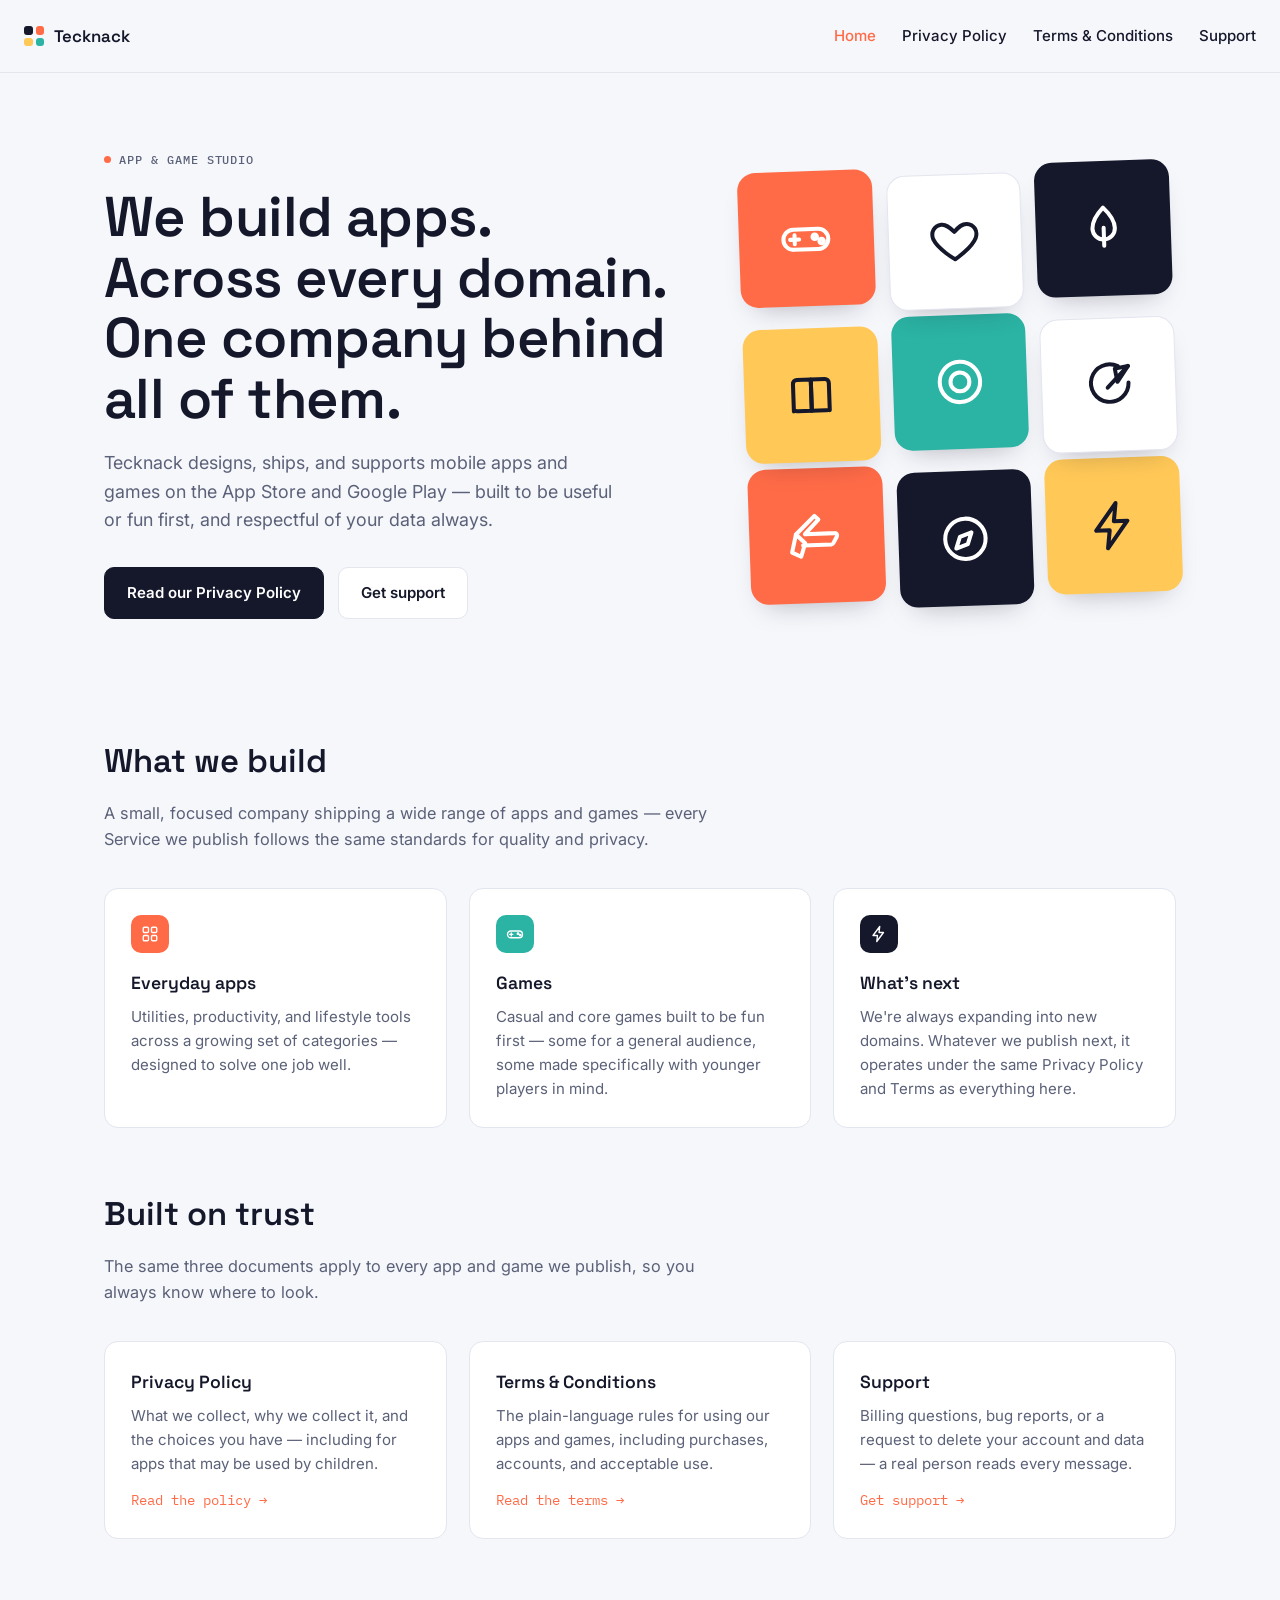
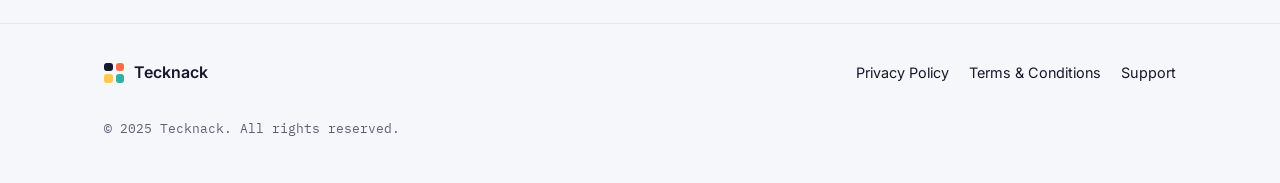
==== index.html @ e04c0faa "completed website development" ====
<!DOCTYPE html>
<html lang="en">
<head>
<meta charset="UTF-8">
<meta name="viewport" content="width=device-width, initial-scale=1.0">
<title>Tecknack — Apps & Games</title>
<meta name="description" content="Tecknack designs and publishes apps and games across the App Store and Google Play.">
<link rel="preconnect" href="https://fonts.googleapis.com">
<link rel="preconnect" href="https://fonts.gstatic.com" crossorigin>
<link href="https://fonts.googleapis.com/css2?family=Space+Grotesk:wght@500;600;700&family=Inter:wght@400;500;600;700&family=IBM+Plex+Mono:wght@400;500&display=swap" rel="stylesheet">
<style>
  :root{
    --ink:#15182B;
    --slate:#5B6178;
    --paper:#F6F7FB;
    --surface:#FFFFFF;
    --line:#E3E5EF;
    --accent:#FF6B47;
    --accent-2:#2BB3A3;
    --accent-3:#FFC857;
    --radius:14px;
    --maxw:1120px;
  }
  *{box-sizing:border-box;}
  html{scroll-behavior:smooth;}
  body{
    margin:0;
    background:var(--paper);
    color:var(--ink);
    font-family:'Inter',system-ui,-apple-system,sans-serif;
    font-size:16px;
    line-height:1.6;
    -webkit-font-smoothing:antialiased;
  }
  h1,h2,h3,.brand-name{font-family:'Space Grotesk',system-ui,sans-serif;}
  .mono,.doc-meta,.fine-print,.toc-label,.eyebrow{font-family:'IBM Plex Mono',monospace;}
  a{color:var(--ink);text-decoration:none;}
  a:hover{color:var(--accent);}
  a:focus-visible,button:focus-visible,summary:focus-visible{outline:3px solid var(--accent-2);outline-offset:2px;border-radius:4px;}
  .wrap{max-width:var(--maxw);margin:0 auto;padding:0 24px;}
  img,svg{display:block;}

  /* header */
  .site-header{position:sticky;top:0;background:rgba(246,247,251,0.92);backdrop-filter:blur(8px);border-bottom:1px solid var(--line);z-index:10;}
  .header-inner{display:flex;align-items:center;justify-content:space-between;min-height:72px;padding:10px 24px;flex-wrap:wrap;gap:12px;}
  .brand{display:flex;align-items:center;gap:10px;font-weight:600;font-size:1.05rem;}
  .brand-mark{display:grid;grid-template-columns:1fr 1fr;gap:3px;width:20px;height:20px;flex:none;}
  .brand-mark span{border-radius:3px;}
  .brand-mark span:nth-child(1){background:var(--ink);}
  .brand-mark span:nth-child(2){background:var(--accent);}
  .brand-mark span:nth-child(3){background:var(--accent-3);}
  .brand-mark span:nth-child(4){background:var(--accent-2);}
  .site-nav{display:flex;gap:26px;font-size:0.94rem;font-weight:500;flex-wrap:wrap;}
  .site-nav a.active{color:var(--accent);}

  /* hero */
  .hero{padding:72px 0 56px;}
  .hero-grid{display:grid;grid-template-columns:1.15fr 0.85fr;gap:56px;align-items:center;}
  .eyebrow{display:inline-flex;align-items:center;gap:8px;font-size:0.75rem;letter-spacing:0.08em;text-transform:uppercase;color:var(--slate);font-weight:500;margin:0 0 18px;}
  .eyebrow::before{content:"";width:7px;height:7px;border-radius:50%;background:var(--accent);}
  h1.headline{font-size:clamp(2.3rem,5vw,3.5rem);line-height:1.08;font-weight:600;margin:0 0 20px;letter-spacing:-0.01em;}
  .lede{font-size:1.12rem;color:var(--slate);max-width:520px;margin:0 0 32px;}
  .btn-row{display:flex;gap:14px;flex-wrap:wrap;}
  .btn{display:inline-flex;align-items:center;padding:13px 22px;border-radius:10px;font-weight:600;font-size:0.94rem;border:1px solid var(--line);background:var(--surface);transition:transform .15s ease,border-color .15s ease;}
  .btn:hover{transform:translateY(-1px);border-color:var(--ink);color:var(--ink);}
  .btn.primary{background:var(--ink);color:#fff;border-color:var(--ink);}
  .btn.primary:hover{background:#000;color:#fff;}

  /* mosaic */
  .mosaic{display:grid;grid-template-columns:repeat(3,1fr);gap:14px;transform:rotate(-2deg);}
  .tile{aspect-ratio:1;border-radius:18px;display:flex;align-items:center;justify-content:center;box-shadow:0 14px 28px -16px rgba(21,24,43,0.35);}
  .tile svg{width:40%;height:40%;}
  .tile:nth-child(2n){transform:translateY(8px);}
  .t-ink{background:var(--ink);}
  .t-accent{background:var(--accent);}
  .t-accent2{background:var(--accent-2);}
  .t-accent3{background:var(--accent-3);}
  .t-surface{background:var(--surface);border:1px solid var(--line);}
  .t-ink svg,.t-accent svg,.t-accent2 svg{stroke:#fff;}
  .t-accent3 svg,.t-surface svg{stroke:var(--ink);}

  /* sections */
  .section{padding:60px 0;}
  .section-head{max-width:640px;margin:0 0 36px;}
  h2.section-title{font-size:clamp(1.5rem,3vw,2.05rem);font-weight:600;margin:0 0 12px;}
  .section-sub{color:var(--slate);font-size:1.02rem;margin:0;}
  .card-grid{display:grid;grid-template-columns:repeat(3,1fr);gap:22px;}
  .card{background:var(--surface);border:1px solid var(--line);border-radius:var(--radius);padding:26px;}
  .card .icon{width:38px;height:38px;border-radius:10px;display:flex;align-items:center;justify-content:center;margin-bottom:16px;}
  .card .icon svg{width:18px;height:18px;stroke:#fff;}
  .card h3{font-size:1.1rem;margin:0 0 8px;font-weight:600;}
  .card p{color:var(--slate);margin:0;font-size:0.94rem;}
  .card.link{transition:border-color .15s ease,transform .15s ease;}
  .card.link:hover{border-color:var(--ink);transform:translateY(-2px);}
  .card.link .arrow{color:var(--accent);font-family:'IBM Plex Mono',monospace;font-size:0.85rem;}

  /* footer */
  .site-footer{border-top:1px solid var(--line);padding:36px 0 30px;margin-top:24px;}
  .footer-inner{display:flex;flex-wrap:wrap;justify-content:space-between;align-items:center;gap:16px;}
  .footer-brand{display:flex;align-items:center;gap:10px;font-weight:600;}
  .footer-links{display:flex;gap:20px;font-size:0.9rem;flex-wrap:wrap;}
  .fine-print{width:100%;color:var(--slate);font-size:0.8rem;margin-top:18px;}

  @media (max-width:880px){
    .hero-grid{grid-template-columns:1fr;}
    .hero-visual{order:-1;max-width:320px;margin:0 auto;}
    .card-grid{grid-template-columns:1fr;}
  }
  @media (prefers-reduced-motion: reduce){
    *{transition:none!important;}
    html{scroll-behavior:auto;}
  }
</style>
</head>
<body>

<header class="site-header">
  <div class="header-inner">
    <a href="index.html" class="brand">
      <span class="brand-mark" aria-hidden="true"><span></span><span></span><span></span><span></span></span>
      <span class="brand-name">Tecknack</span>
    </a>
    <nav class="site-nav">
      <a href="index.html" class="active">Home</a>
      <a href="privacy-policy.html">Privacy Policy</a>
      <a href="terms-and-conditions.html">Terms &amp; Conditions</a>
      <a href="support.html">Support</a>
    </nav>
  </div>
</header>

<main>
  <section class="hero">
    <div class="wrap hero-grid">
      <div>
        <p class="eyebrow">App &amp; game studio</p>
        <h1 class="headline">We build apps.<br>Across every domain.<br>One company behind all of them.</h1>
        <p class="lede">Tecknack designs, ships, and supports mobile apps and games on the App Store and Google Play — built to be useful or fun first, and respectful of your data always.</p>
        <div class="btn-row">
          <a href="privacy-policy.html" class="btn primary">Read our Privacy Policy</a>
          <a href="support.html" class="btn">Get support</a>
        </div>
      </div>
      <div class="hero-visual">
        <div class="mosaic" aria-hidden="true">
          <div class="tile t-accent">
            <svg viewBox="0 0 24 24" fill="none" stroke-width="1.8" stroke-linecap="round" stroke-linejoin="round"><rect x="2" y="8" width="20" height="9" rx="4.5"/><line x1="7" y1="10.5" x2="7" y2="14.5"/><line x1="5" y1="12.5" x2="9" y2="12.5"/><circle cx="16" cy="11.5" r="1"/><circle cx="19" cy="13.5" r="1"/></svg>
          </div>
          <div class="tile t-surface">
            <svg viewBox="0 0 24 24" fill="none" stroke-width="1.8" stroke-linecap="round" stroke-linejoin="round"><path d="M12 20s-7.5-4.6-9.6-9.3C1.2 7.4 3 4.5 6.2 4.2c2-.2 3.5 1 5.8 3.4 2.3-2.4 3.8-3.6 5.8-3.4 3.2.3 5 3.2 3.8 6.5C19.5 15.4 12 20 12 20z"/></svg>
          </div>
          <div class="tile t-ink">
            <svg viewBox="0 0 24 24" fill="none" stroke-width="1.8" stroke-linecap="round" stroke-linejoin="round"><path d="M12 3c3 3 5 6.2 5 9.2A5 5 0 0 1 7 12.2C7 9.2 9 6 12 3z"/><path d="M12 12v8"/></svg>
          </div>
          <div class="tile t-accent3">
            <svg viewBox="0 0 24 24" fill="none" stroke-width="1.8" stroke-linecap="round" stroke-linejoin="round"><path d="M4 19V6.8C4 5.8 4.8 5 5.8 5H12v14H5.8C4.8 19 4 18.2 4 19z"/><path d="M20 19V6.8c0-1-.8-1.8-1.8-1.8H12v14h6.2c1 0 1.8-.2 1.8 0z"/></svg>
          </div>
          <div class="tile t-accent2">
            <svg viewBox="0 0 24 24" fill="none" stroke-width="1.8" stroke-linecap="round" stroke-linejoin="round"><circle cx="12" cy="12" r="9"/><circle cx="12" cy="12" r="4.2"/></svg>
          </div>
          <div class="tile t-surface">
            <svg viewBox="0 0 24 24" fill="none" stroke-width="1.8" stroke-linecap="round" stroke-linejoin="round"><path d="M21 11.5a8.5 8.5 0 1 1-4.6-7.6"/><path d="M21 4l-9.5 9.5"/><path d="M21 4l-6 1 1 6z"/></svg>
          </div>
          <div class="tile t-accent">
            <svg viewBox="0 0 24 24" fill="none" stroke-width="1.8" stroke-linecap="round" stroke-linejoin="round"><path d="M3 11l8.5-8 1.7 1.7L7 11h13.3a1 1 0 0 1 .9 1.5l-1.6 2.8A1 1 0 0 1 18.7 16H6"/><path d="M3 11l4 4-2 6-4-2z"/></svg>
          </div>
          <div class="tile t-ink">
            <svg viewBox="0 0 24 24" fill="none" stroke-width="1.8" stroke-linecap="round" stroke-linejoin="round"><circle cx="12" cy="12" r="9"/><path d="M14.8 9.2 9.6 11l-1.8 5.2 5.2-1.8z"/></svg>
          </div>
          <div class="tile t-accent3">
            <svg viewBox="0 0 24 24" fill="none" stroke-width="1.8" stroke-linecap="round" stroke-linejoin="round"><path d="M13 2 4 14h6l-1 8 9-12h-6z"/></svg>
          </div>
        </div>
      </div>
    </div>
  </section>

  <section class="section">
    <div class="wrap">
      <div class="section-head">
        <h2 class="section-title">What we build</h2>
        <p class="section-sub">A small, focused company shipping a wide range of apps and games — every Service we publish follows the same standards for quality and privacy.</p>
      </div>
      <div class="card-grid">
        <div class="card">
          <span class="icon" style="background:var(--accent);">
            <svg viewBox="0 0 24 24" fill="none" stroke-width="1.8" stroke-linecap="round" stroke-linejoin="round"><rect x="3" y="3" width="7" height="7" rx="1.5"/><rect x="14" y="3" width="7" height="7" rx="1.5"/><rect x="3" y="14" width="7" height="7" rx="1.5"/><rect x="14" y="14" width="7" height="7" rx="1.5"/></svg>
          </span>
          <h3>Everyday apps</h3>
          <p>Utilities, productivity, and lifestyle tools across a growing set of categories — designed to solve one job well.</p>
        </div>
        <div class="card">
          <span class="icon" style="background:var(--accent-2);">
            <svg viewBox="0 0 24 24" fill="none" stroke-width="1.8" stroke-linecap="round" stroke-linejoin="round"><rect x="2" y="8" width="20" height="9" rx="4.5"/><line x1="7" y1="10.5" x2="7" y2="14.5"/><line x1="5" y1="12.5" x2="9" y2="12.5"/><circle cx="16" cy="11.5" r="1"/><circle cx="19" cy="13.5" r="1"/></svg>
          </span>
          <h3>Games</h3>
          <p>Casual and core games built to be fun first — some for a general audience, some made specifically with younger players in mind.</p>
        </div>
        <div class="card">
          <span class="icon" style="background:var(--ink);">
            <svg viewBox="0 0 24 24" fill="none" stroke-width="1.8" stroke-linecap="round" stroke-linejoin="round"><path d="M13 2 4 14h6l-1 8 9-12h-6z"/></svg>
          </span>
          <h3>What's next</h3>
          <p>We're always expanding into new domains. Whatever we publish next, it operates under the same Privacy Policy and Terms as everything here.</p>
        </div>
      </div>
    </div>
  </section>

  <section class="section" style="padding-top:0;">
    <div class="wrap">
      <div class="section-head">
        <h2 class="section-title">Built on trust</h2>
        <p class="section-sub">The same three documents apply to every app and game we publish, so you always know where to look.</p>
      </div>
      <div class="card-grid">
        <a href="privacy-policy.html" class="card link">
          <h3>Privacy Policy</h3>
          <p>What we collect, why we collect it, and the choices you have — including for apps that may be used by children.</p>
          <p class="arrow" style="margin-top:14px;">Read the policy →</p>
        </a>
        <a href="terms-and-conditions.html" class="card link">
          <h3>Terms &amp; Conditions</h3>
          <p>The plain-language rules for using our apps and games, including purchases, accounts, and acceptable use.</p>
          <p class="arrow" style="margin-top:14px;">Read the terms →</p>
        </a>
        <a href="support.html" class="card link">
          <h3>Support</h3>
          <p>Billing questions, bug reports, or a request to delete your account and data — a real person reads every message.</p>
          <p class="arrow" style="margin-top:14px;">Get support →</p>
        </a>
      </div>
    </div>
  </section>
</main>

<footer class="site-footer">
  <div class="wrap footer-inner">
    <span class="footer-brand">
      <span class="brand-mark" aria-hidden="true"><span></span><span></span><span></span><span></span></span>
      Tecknack
    </span>
    <nav class="footer-links">
      <a href="privacy-policy.html">Privacy Policy</a>
      <a href="terms-and-conditions.html">Terms &amp; Conditions</a>
      <a href="support.html">Support</a>
    </nav>
    <p class="fine-print">© 2025 Tecknack. All rights reserved.</p>
  </div>
</footer>

</body>
</html>
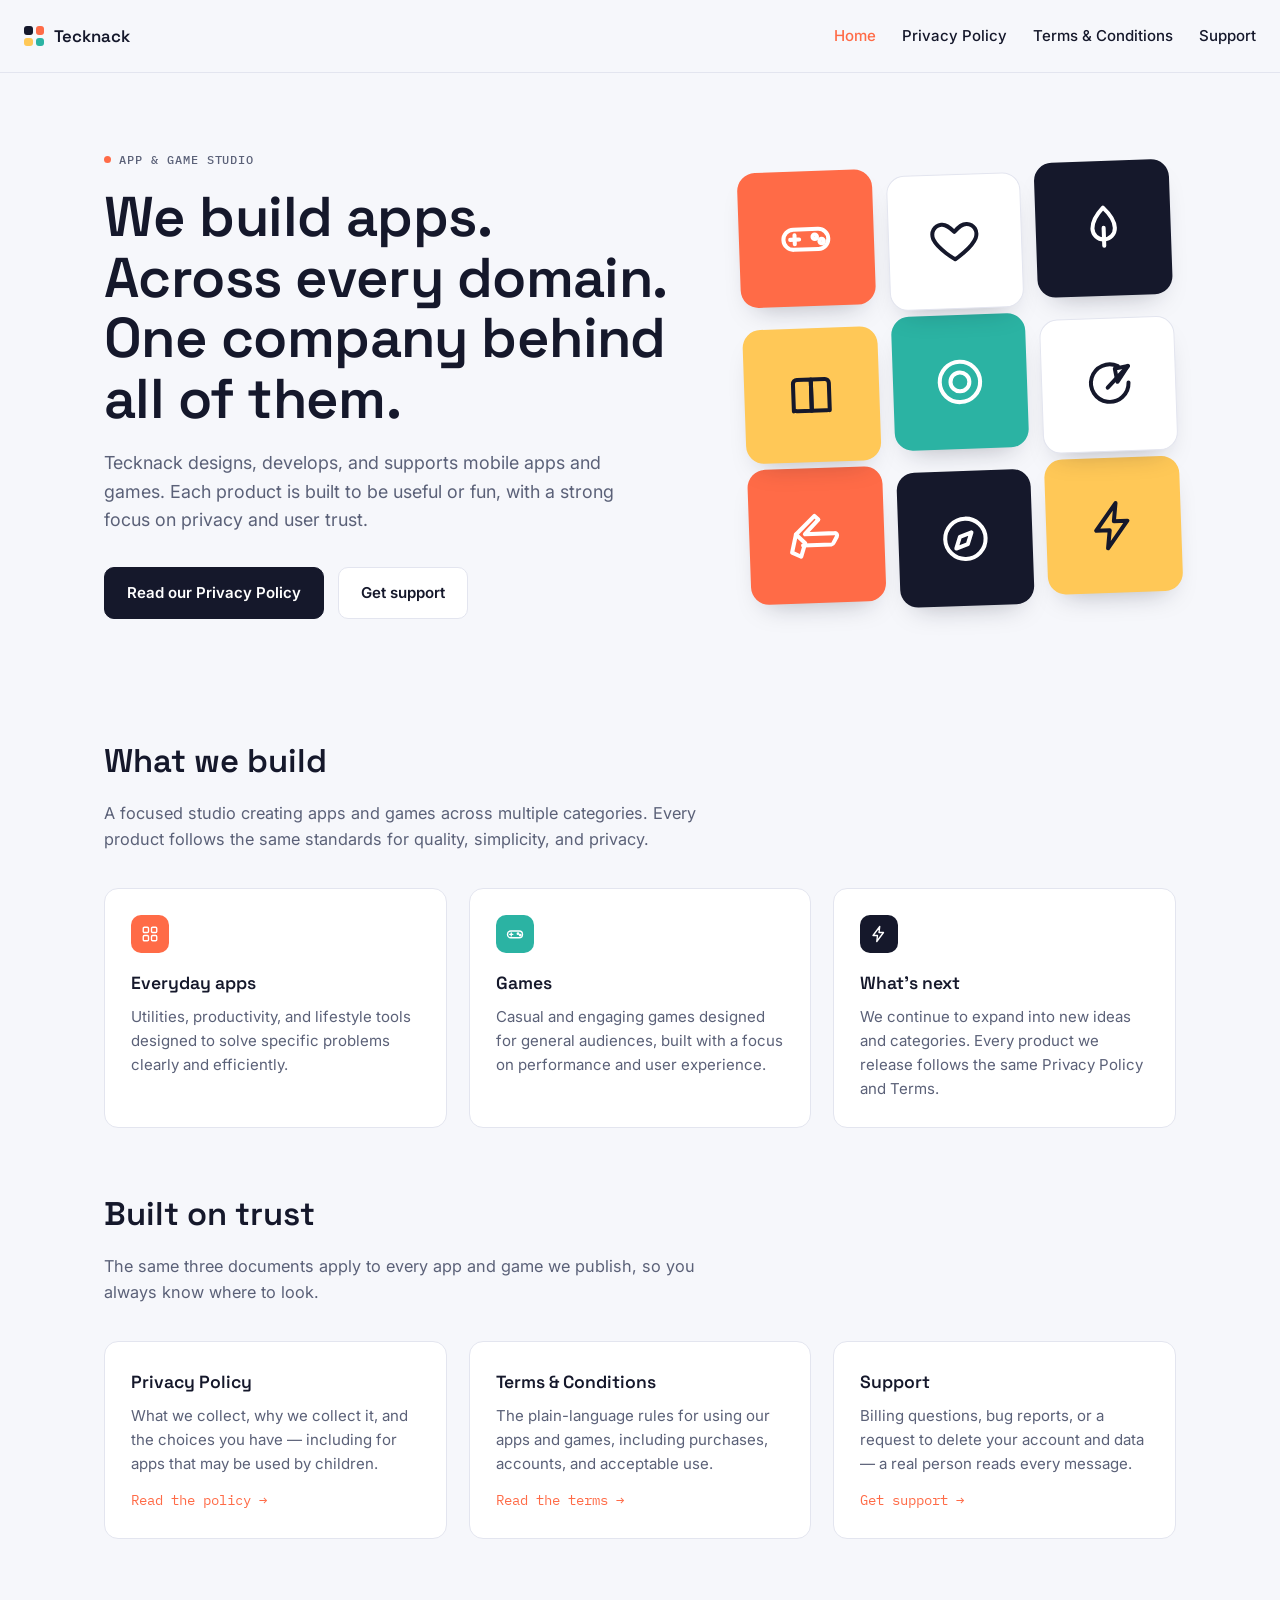
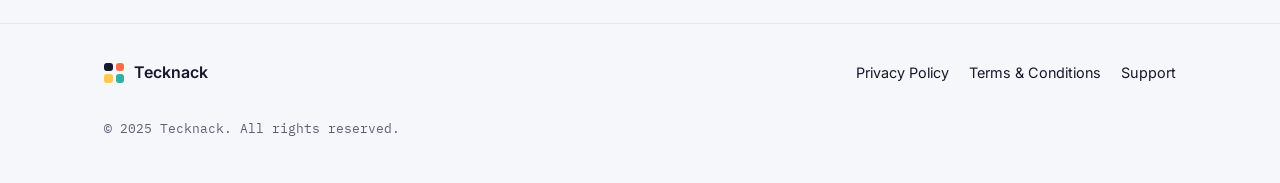
==== commit b3d6d285: "updated content" ====
--- a/index.html
+++ b/index.html
@@ -135,7 +135,7 @@
       <div>
         <p class="eyebrow">App &amp; game studio</p>
         <h1 class="headline">We build apps.<br>Across every domain.<br>One company behind all of them.</h1>
-        <p class="lede">Tecknack designs, ships, and supports mobile apps and games on the App Store and Google Play — built to be useful or fun first, and respectful of your data always.</p>
+        <p class="lede">Tecknack designs, develops, and supports mobile apps and games. Each product is built to be useful or fun, with a strong focus on privacy and user trust.</p>
         <div class="btn-row">
           <a href="privacy-policy.html" class="btn primary">Read our Privacy Policy</a>
           <a href="support.html" class="btn">Get support</a>
@@ -179,7 +179,8 @@
     <div class="wrap">
       <div class="section-head">
         <h2 class="section-title">What we build</h2>
-        <p class="section-sub">A small, focused company shipping a wide range of apps and games — every Service we publish follows the same standards for quality and privacy.</p>
+        <p class="section-sub">A focused studio creating apps and games across multiple categories.
+Every product follows the same standards for quality, simplicity, and privacy.</p>
       </div>
       <div class="card-grid">
         <div class="card">
@@ -187,21 +188,21 @@
             <svg viewBox="0 0 24 24" fill="none" stroke-width="1.8" stroke-linecap="round" stroke-linejoin="round"><rect x="3" y="3" width="7" height="7" rx="1.5"/><rect x="14" y="3" width="7" height="7" rx="1.5"/><rect x="3" y="14" width="7" height="7" rx="1.5"/><rect x="14" y="14" width="7" height="7" rx="1.5"/></svg>
           </span>
           <h3>Everyday apps</h3>
-          <p>Utilities, productivity, and lifestyle tools across a growing set of categories — designed to solve one job well.</p>
+          <p>Utilities, productivity, and lifestyle tools designed to solve specific problems clearly and efficiently.</p>
         </div>
         <div class="card">
           <span class="icon" style="background:var(--accent-2);">
             <svg viewBox="0 0 24 24" fill="none" stroke-width="1.8" stroke-linecap="round" stroke-linejoin="round"><rect x="2" y="8" width="20" height="9" rx="4.5"/><line x1="7" y1="10.5" x2="7" y2="14.5"/><line x1="5" y1="12.5" x2="9" y2="12.5"/><circle cx="16" cy="11.5" r="1"/><circle cx="19" cy="13.5" r="1"/></svg>
           </span>
           <h3>Games</h3>
-          <p>Casual and core games built to be fun first — some for a general audience, some made specifically with younger players in mind.</p>
+          <p>Casual and engaging games designed for general audiences, built with a focus on performance and user experience.</p>
         </div>
         <div class="card">
           <span class="icon" style="background:var(--ink);">
             <svg viewBox="0 0 24 24" fill="none" stroke-width="1.8" stroke-linecap="round" stroke-linejoin="round"><path d="M13 2 4 14h6l-1 8 9-12h-6z"/></svg>
           </span>
           <h3>What's next</h3>
-          <p>We're always expanding into new domains. Whatever we publish next, it operates under the same Privacy Policy and Terms as everything here.</p>
+          <p>We continue to expand into new ideas and categories. Every product we release follows the same Privacy Policy and Terms.</p>
         </div>
       </div>
     </div>
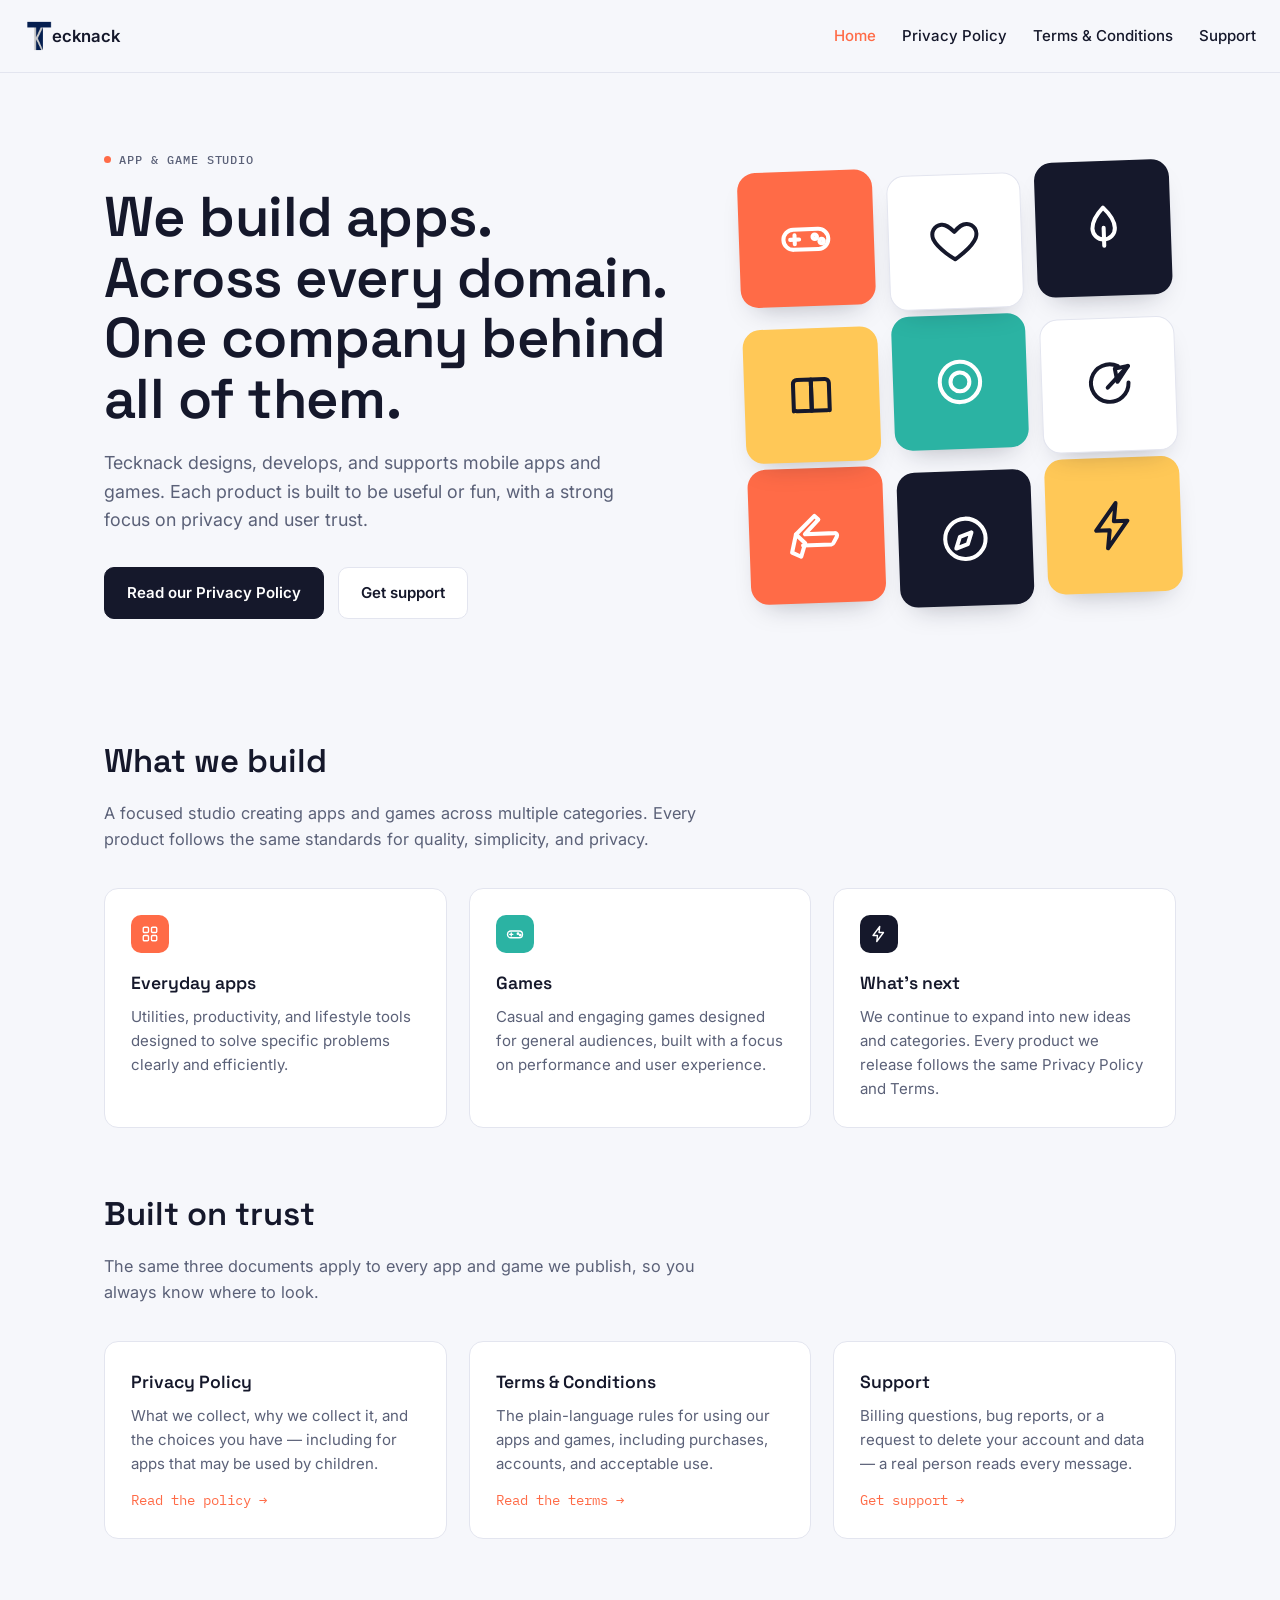
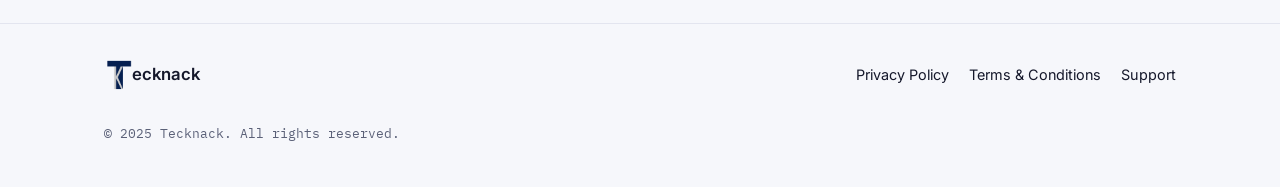
==== commit a8b6f076: "fixed logo issue" ====
--- a/index.html
+++ b/index.html
@@ -9,6 +9,33 @@
 <link rel="preconnect" href="https://fonts.gstatic.com" crossorigin>
 <link href="https://fonts.googleapis.com/css2?family=Space+Grotesk:wght@500;600;700&family=Inter:wght@400;500;600;700&family=IBM+Plex+Mono:wght@400;500&display=swap" rel="stylesheet">
 <style>
+.brand {
+
+  display: flex;
+
+  align-items: flex-start;
+
+  gap: 0;              /* No gap */
+
+}
+
+.logo {
+
+  width: 30px;
+
+  height: 30px;
+
+  margin: 0;
+
+}
+
+.text {
+
+  margin: -12px;
+
+  padding: 0;
+
+}
   :root{
     --ink:#15182B;
     --slate:#5B6178;
@@ -117,8 +144,11 @@
 <header class="site-header">
   <div class="header-inner">
     <a href="index.html" class="brand">
-      <span class="brand-mark" aria-hidden="true"><span></span><span></span><span></span><span></span></span>
-      <span class="brand-name">Tecknack</span>
+        <div class="brand">
+  <img src="assets/logo.png" alt="Logo" class="logo">
+  <span class="text">ecknack</span>
+</div>
+      
     </a>
     <nav class="site-nav">
       <a href="index.html" class="active">Home</a>
@@ -238,8 +268,10 @@
 <footer class="site-footer">
   <div class="wrap footer-inner">
     <span class="footer-brand">
-      <span class="brand-mark" aria-hidden="true"><span></span><span></span><span></span><span></span></span>
-      Tecknack
+        <div class="brand">
+  <img src="assets/logo.png" alt="Logo" class="logo">
+  <span class="text">ecknack</span>
+</div>
     </span>
     <nav class="footer-links">
       <a href="privacy-policy.html">Privacy Policy</a>
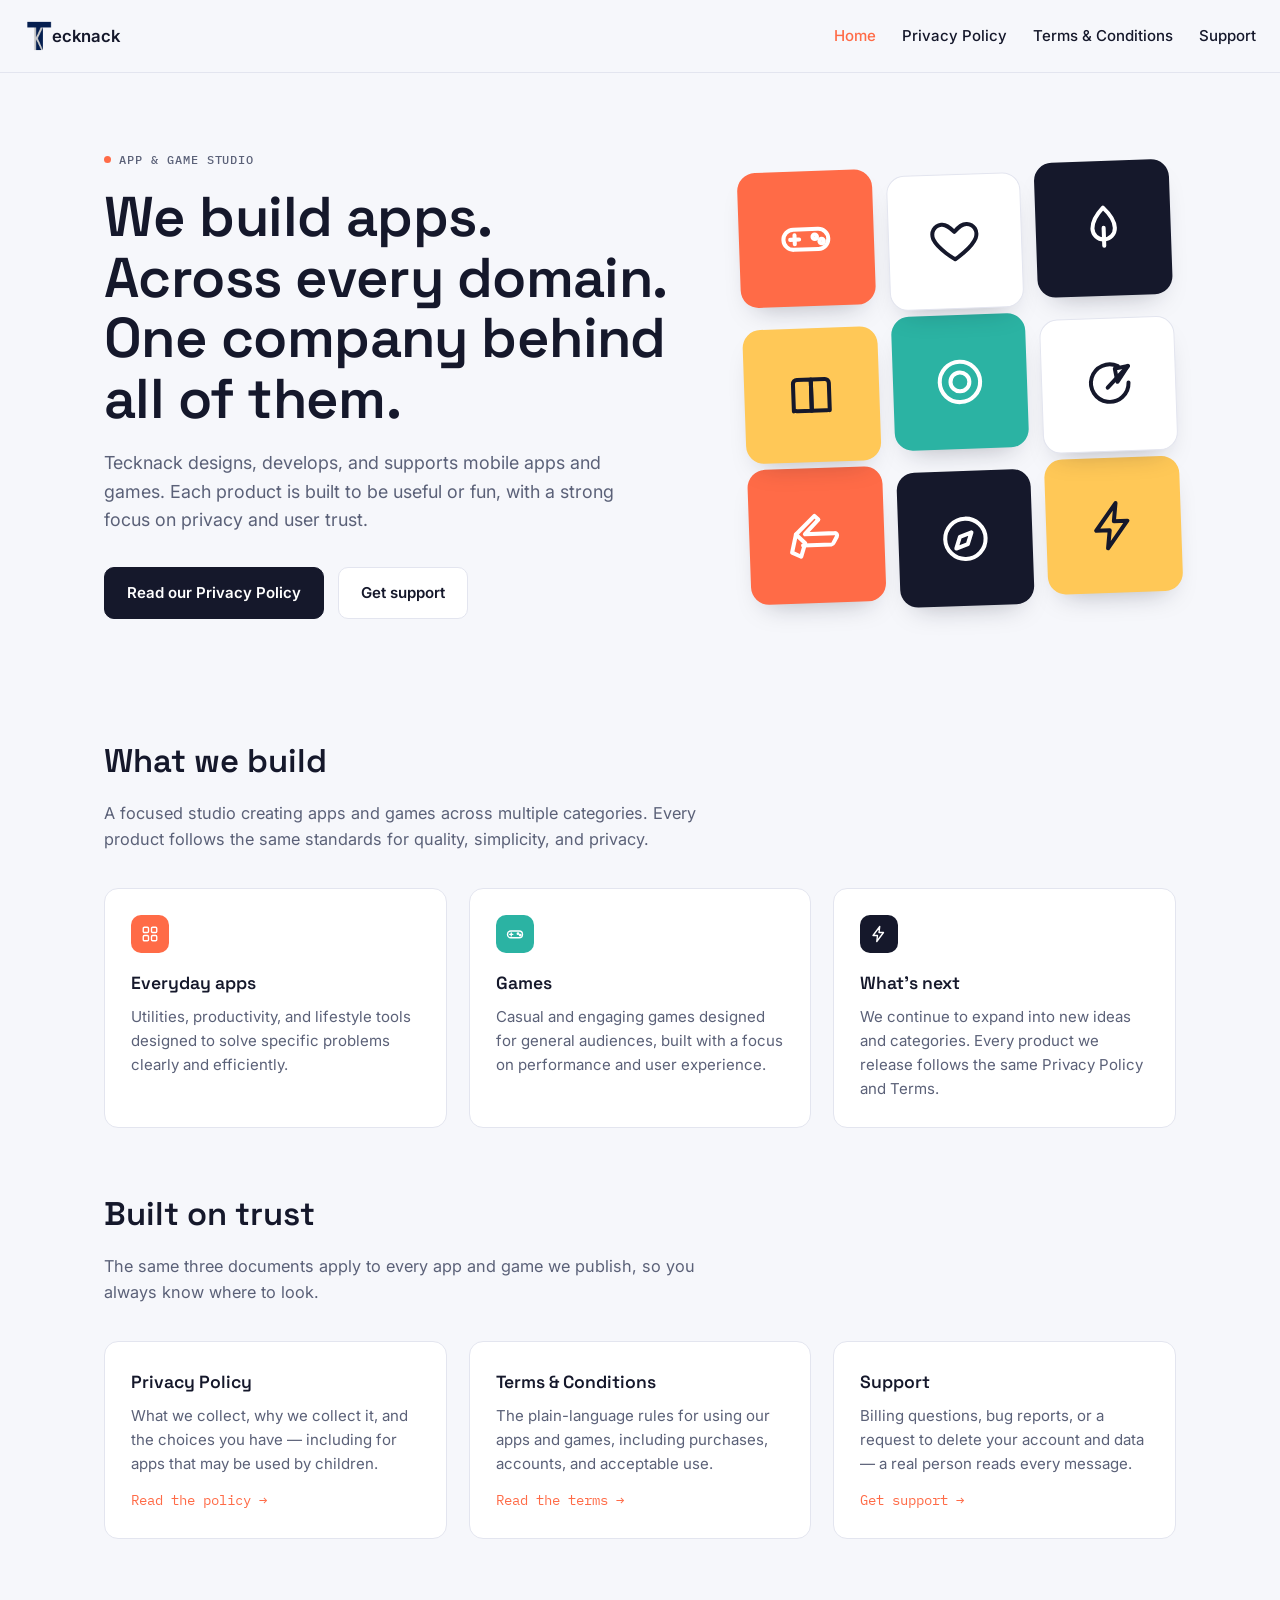
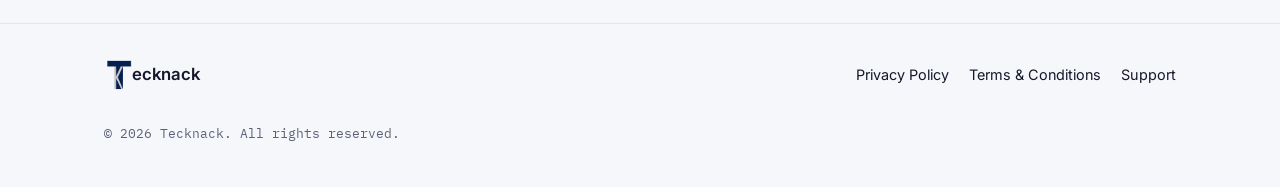
==== commit 3fdb5ee8: "fixed copy right year" ====
--- a/index.html
+++ b/index.html
@@ -278,7 +278,7 @@
       <a href="terms-and-conditions.html">Terms &amp; Conditions</a>
       <a href="support.html">Support</a>
     </nav>
-    <p class="fine-print">© 2025 Tecknack. All rights reserved.</p>
+    <p class="fine-print">© 2026 Tecknack. All rights reserved.</p>
   </div>
 </footer>
 
